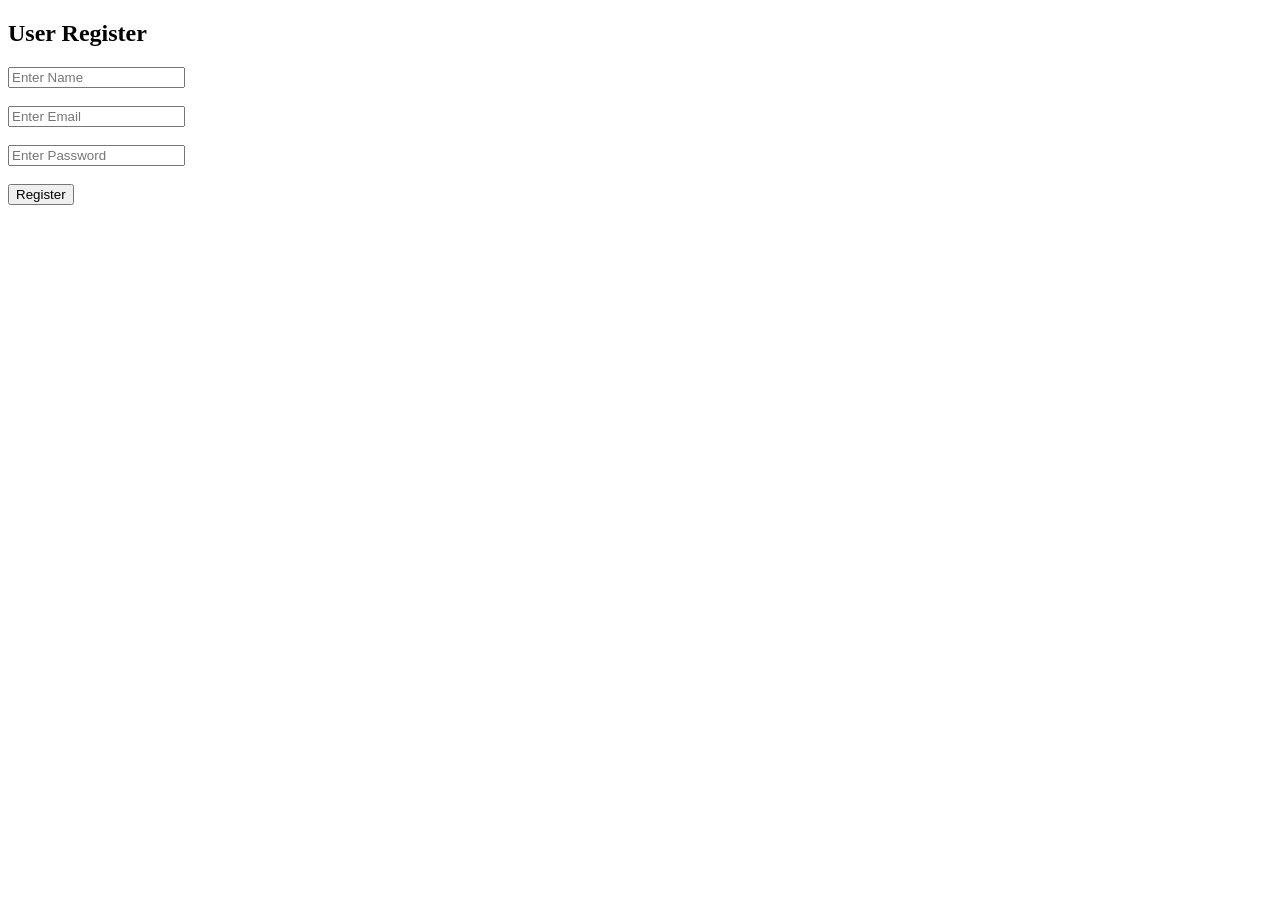
==== register.html @ 77f24e9a "Add files via upload" ====
<!DOCTYPE html>
<html>
<head>
<title>Register</title>
</head>
<body>

<h2>User Register</h2>

<input type="text" id="name" placeholder="Enter Name"><br><br>
<input type="email" id="email" placeholder="Enter Email"><br><br>
<input type="password" id="password" placeholder="Enter Password"><br><br>

<button onclick="registerUser()">Register</button>

<script>

function registerUser(){

let name = document.getElementById("name").value
let email = document.getElementById("email").value
let password = document.getElementById("password").value

if(name=="" || email=="" || password==""){
alert("Please fill all fields")
return
}

let users = JSON.parse(localStorage.getItem("users")) || []

let newUser = {
name:name,
email:email,
password:password
}

users.push(newUser)

localStorage.setItem("users", JSON.stringify(users))

alert("Registered Successfully 🎉")

}

</script>

</body>
</html>
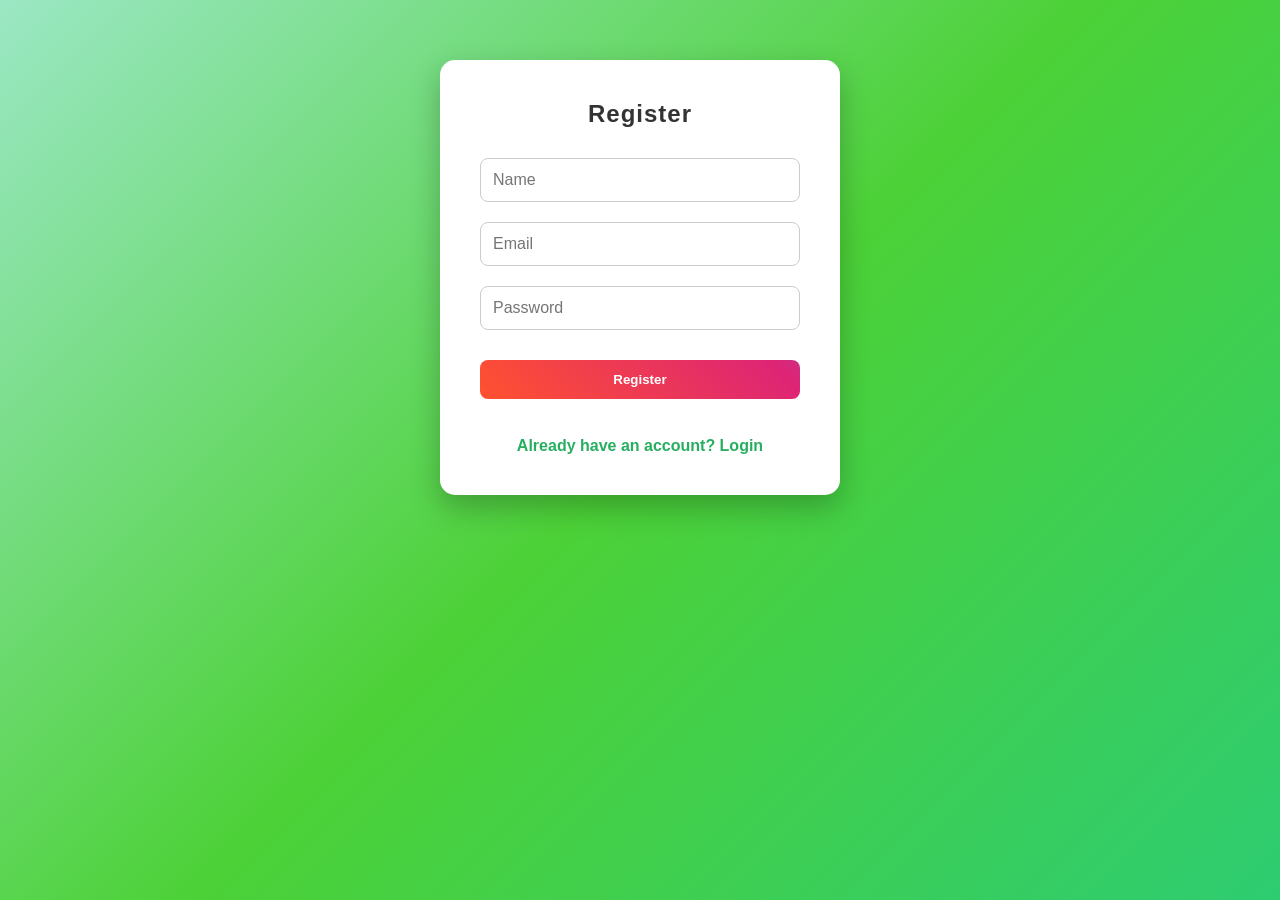
==== commit 85d61522: "Add files via upload" ====
--- a/register.html
+++ b/register.html
@@ -1,47 +1,51 @@
 <!DOCTYPE html>
 <html>
 <head>
-<title>Register</title>
+  <title>Register</title>
+  <link rel="stylesheet" href="style.css">
 </head>
+
 <body>
 
-<h2>User Register</h2>
+<div class="container">
+  <h2>Register</h2>
+  <input type="text" id="name" placeholder="Name">
+  <input type="email" id="email" placeholder="Email">
+  <input type="password" id="password" placeholder="Password">
+  <button onclick="registerUser()">Register</button>
 
-<input type="text" id="name" placeholder="Enter Name"><br><br>
-<input type="email" id="email" placeholder="Enter Email"><br><br>
-<input type="password" id="password" placeholder="Enter Password"><br><br>
-
-<button onclick="registerUser()">Register</button>
+  <br><br>
+  <a href="login.html">Already have an account? Login</a>
+</div>
 
 <script>
+  function registerUser() {
+      let name = document.getElementById("name").value;
+      let email = document.getElementById("email").value;
+      let password = document.getElementById("password").value;
 
-function registerUser(){
+      if (name == "" || email == "" || password == "") {
+          alert("Please fill all fields");
+          return;
+      }
 
-let name = document.getElementById("name").value
-let email = document.getElementById("email").value
-let password = document.getElementById("password").value
+      // Store user data in localStorage
+      let users = JSON.parse(localStorage.getItem("users")) || [];
+      users.push({
+          name: name,
+          email: email,
+          password: password
+      });
 
-if(name=="" || email=="" || password==""){
-alert("Please fill all fields")
-return
-}
+      localStorage.setItem("users", JSON.stringify(users));
 
-let users = JSON.parse(localStorage.getItem("users")) || []
+      alert("Registration Successful!");
 
-let newUser = {
-name:name,
-email:email,
-password:password
-}
-
-users.push(newUser)
-
-localStorage.setItem("users", JSON.stringify(users))
-
-alert("Registered Successfully 🎉")
-
-}
-
+      // Reset fields after successful registration
+      document.getElementById("name").value = "";
+      document.getElementById("email").value = "";
+      document.getElementById("password").value = "";
+  }
 </script>
 
 </body>
--- a/style.css
+++ b/style.css
@@ -0,0 +1,247 @@
+*{
+margin:0;
+padding:0;
+box-sizing:border-box;
+font-family:Segoe UI, sans-serif;
+}
+
+/* GREEN BACKGROUND */
+
+body{
+background:linear-gradient(135deg,#9be7c4,#4cd137,#2ecc71);
+min-height:100vh;
+margin:0;
+}
+
+/* MAIN CONTAINER */
+
+.container{
+background:#ffffff;
+padding:40px;
+border-radius:15px;
+box-shadow:0 12px 30px rgba(0,0,0,0.25);
+width:700px;
+margin:auto;
+margin-top:60px;
+text-align:center;
+}
+
+/* TITLES */
+
+h1,h2{
+margin-bottom:20px;
+color:#222;
+font-weight:700;
+letter-spacing:1px;
+}
+
+/* MENU */
+
+.menu{
+display:flex;
+flex-direction:column;
+gap:15px;
+}
+
+.menu a{
+text-decoration:none;
+padding:12px;
+border-radius:8px;
+font-weight:bold;
+color:white;
+
+/* multicolor */
+background:linear-gradient(45deg,#ff512f,#dd2476,#1fa2ff,#12d8fa);
+background-size:300%;
+
+transition:0.3s;
+}
+
+/* MENU HOVER */
+
+.menu a:hover{
+transform:translateY(-5px) scale(1.05);
+box-shadow:0 8px 20px rgba(0,0,0,0.25);
+}
+
+/* INPUT */
+
+input{
+width:100%;
+padding:12px;
+margin:10px 0;
+border-radius:8px;
+border:1px solid #ccc;
+font-size:15px;
+}
+
+/* BUTTON */
+
+button{
+padding:10px 18px;
+border:none;
+border-radius:8px;
+color:white;
+cursor:pointer;
+font-weight:bold;
+
+background:linear-gradient(45deg,#ff512f,#dd2476,#1fa2ff,#12d8fa);
+background-size:300%;
+
+transition:0.3s;
+}
+
+/* BUTTON HOVER */
+
+button:hover{
+transform:translateY(-4px) scale(1.05);
+box-shadow:0 8px 20px rgba(0,0,0,0.25);
+}
+
+/* TABLE */
+
+table{
+width:100%;
+margin-top:20px;
+border-collapse:collapse;
+background:white;
+border-radius:10px;
+overflow:hidden;
+}
+
+/* TABLE HEADER */
+
+table th{
+background:#27ae60;
+color:white;
+padding:12px;
+font-weight:700;
+}
+
+/* TABLE DATA */
+
+table td{
+padding:12px;
+border-bottom:1px solid #ddd;
+font-weight:500;
+color:#333;
+}
+
+/* ROW HOVER */
+
+tr:hover{
+background:#e8fff3;
+}
+
+/* IMAGE */
+
+img{
+width:60px;
+border-radius:5px;
+}
+
+/* LINKS */
+
+a{
+display:inline-block;
+margin-top:20px;
+text-decoration:none;
+color:#27ae60;
+font-weight:bold;
+}
+
+a:hover{
+text-decoration:underline;
+}
+* {
+    margin: 0;
+    padding: 0;
+    box-sizing: border-box;
+    font-family: Segoe UI, sans-serif;
+}
+
+/* BACKGROUND COLOR */
+body {
+    background: linear-gradient(135deg, #9be7c4, #4cd137, #2ecc71);
+    min-height: 100vh;
+    margin: 0;
+    display: flex;
+    justify-content: center;
+    align-items: center;
+}
+
+/* MAIN CONTAINER */
+.container {
+    background: #ffffff;
+    padding: 40px;
+    border-radius: 15px;
+    box-shadow: 0 12px 30px rgba(0, 0, 0, 0.25);
+    width: 400px;
+    text-align: center;
+}
+
+/* TITLES */
+h2 {
+    margin-bottom: 20px;
+    color: #333;
+    font-weight: 700;
+    letter-spacing: 1px;
+}
+
+/* INPUT */
+input {
+    width: 100%;
+    padding: 12px;
+    margin: 10px 0;
+    border-radius: 8px;
+    border: 1px solid #ccc;
+    font-size: 16px;
+    transition: 0.3s;
+}
+
+/* INPUT FOCUS */
+input:focus {
+    border-color: #27ae60;
+    box-shadow: 0 0 5px rgba(39, 174, 96, 0.5);
+}
+
+/* BUTTON */
+button {
+    padding: 12px 18px;
+    border: none;
+    border-radius: 8px;
+    color: white;
+    cursor: pointer;
+    font-weight: bold;
+    background: linear-gradient(45deg, #ff512f, #dd2476, #1fa2ff, #12d8fa);
+    background-size: 300%;
+    transition: 0.3s;
+    width: 100%;
+    margin-top: 20px;
+}
+
+/* BUTTON HOVER */
+button:hover {
+    transform: translateY(-4px) scale(1.05);
+    box-shadow: 0 8px 20px rgba(0, 0, 0, 0.25);
+}
+
+/* SUCCESS MESSAGE */
+.message {
+    margin-top: 20px;
+    color: green;
+    font-weight: bold;
+}
+
+/* LINKS */
+a {
+    display: inline-block;
+    margin-top: 20px;
+    text-decoration: none;
+    color: #27ae60;
+    font-weight: bold;
+}
+
+a:hover {
+    text-decoration: underline;
+}
